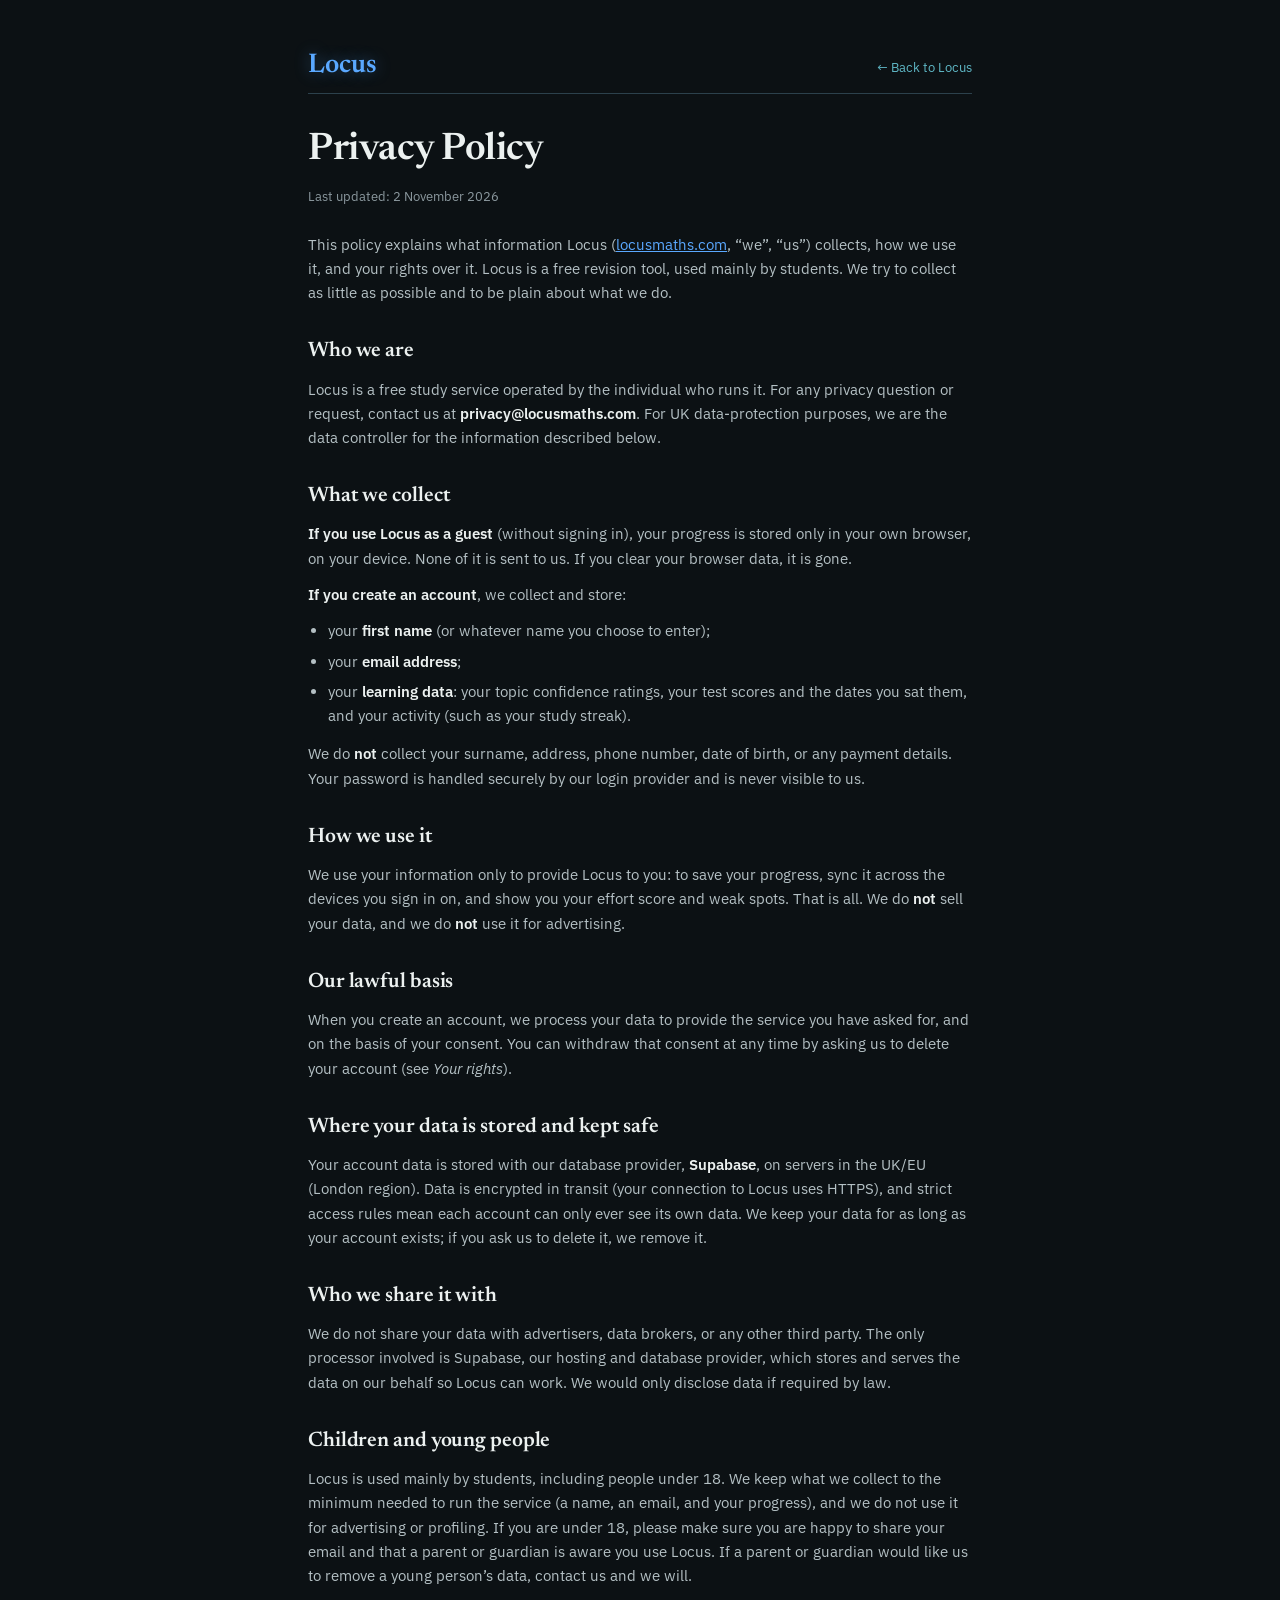
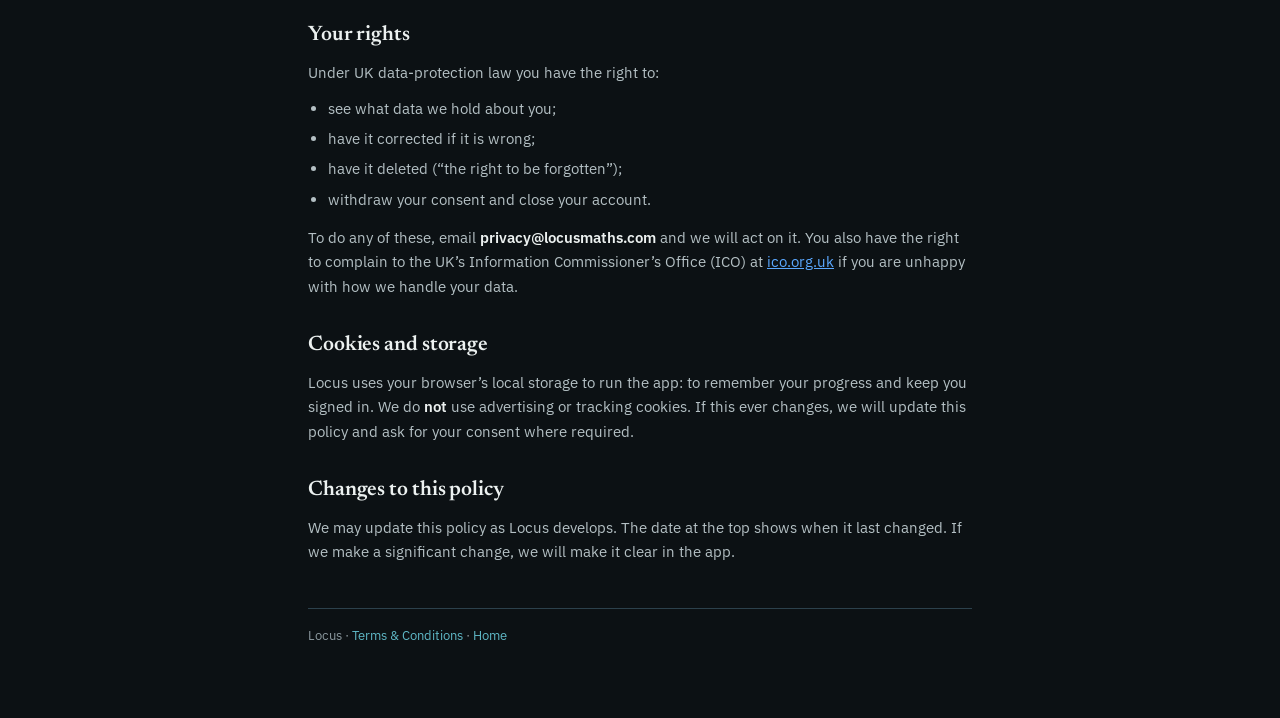
==== privacy.html @ 1aed5bf4 "Add privacy policy, terms & conditions, and site footer - privacy.html: UK-GDPR-appropriate, plain-E" ====
<!doctype html>
<html lang="en">
<head>
<meta charset="utf-8">
<meta name="viewport" content="width=device-width,initial-scale=1">
<title>Privacy Policy · Locus</title>
<meta name="description" content="How Locus handles your data.">
<link rel="icon" type="image/svg+xml" href="/favicon.svg">
<link rel="stylesheet" href="/legal.css">
</head>
<body>
<div class="wrap">
  <div class="top"><a class="mark" href="/">Locus</a><a class="back" href="/">&larr; Back to Locus</a></div>

  <h1>Privacy Policy</h1>
  <p class="updated">Last updated: 2 November 2026</p>

  <p>This policy explains what information Locus (<a href="https://locusmaths.com">locusmaths.com</a>, &ldquo;we&rdquo;, &ldquo;us&rdquo;) collects, how we use it, and your rights over it. Locus is a free revision tool, used mainly by students. We try to collect as little as possible and to be plain about what we do.</p>

  <h2>Who we are</h2>
  <p>Locus is a free study service operated by the individual who runs it. For any privacy question or request, contact us at <strong>privacy@locusmaths.com</strong>. For UK data-protection purposes, we are the data controller for the information described below.</p>

  <h2>What we collect</h2>
  <p><strong>If you use Locus as a guest</strong> (without signing in), your progress is stored only in your own browser, on your device. None of it is sent to us. If you clear your browser data, it is gone.</p>
  <p><strong>If you create an account</strong>, we collect and store:</p>
  <ul>
    <li>your <strong>first name</strong> (or whatever name you choose to enter);</li>
    <li>your <strong>email address</strong>;</li>
    <li>your <strong>learning data</strong>: your topic confidence ratings, your test scores and the dates you sat them, and your activity (such as your study streak).</li>
  </ul>
  <p>We do <strong>not</strong> collect your surname, address, phone number, date of birth, or any payment details. Your password is handled securely by our login provider and is never visible to us.</p>

  <h2>How we use it</h2>
  <p>We use your information only to provide Locus to you: to save your progress, sync it across the devices you sign in on, and show you your effort score and weak spots. That is all. We do <strong>not</strong> sell your data, and we do <strong>not</strong> use it for advertising.</p>

  <h2>Our lawful basis</h2>
  <p>When you create an account, we process your data to provide the service you have asked for, and on the basis of your consent. You can withdraw that consent at any time by asking us to delete your account (see <em>Your rights</em>).</p>

  <h2>Where your data is stored and kept safe</h2>
  <p>Your account data is stored with our database provider, <strong>Supabase</strong>, on servers in the UK/EU (London region). Data is encrypted in transit (your connection to Locus uses HTTPS), and strict access rules mean each account can only ever see its own data. We keep your data for as long as your account exists; if you ask us to delete it, we remove it.</p>

  <h2>Who we share it with</h2>
  <p>We do not share your data with advertisers, data brokers, or any other third party. The only processor involved is Supabase, our hosting and database provider, which stores and serves the data on our behalf so Locus can work. We would only disclose data if required by law.</p>

  <h2>Children and young people</h2>
  <p>Locus is used mainly by students, including people under 18. We keep what we collect to the minimum needed to run the service (a name, an email, and your progress), and we do not use it for advertising or profiling. If you are under 18, please make sure you are happy to share your email and that a parent or guardian is aware you use Locus. If a parent or guardian would like us to remove a young person&rsquo;s data, contact us and we will.</p>

  <h2>Your rights</h2>
  <p>Under UK data-protection law you have the right to:</p>
  <ul>
    <li>see what data we hold about you;</li>
    <li>have it corrected if it is wrong;</li>
    <li>have it deleted (&ldquo;the right to be forgotten&rdquo;);</li>
    <li>withdraw your consent and close your account.</li>
  </ul>
  <p>To do any of these, email <strong>privacy@locusmaths.com</strong> and we will act on it. You also have the right to complain to the UK&rsquo;s Information Commissioner&rsquo;s Office (ICO) at <a href="https://ico.org.uk">ico.org.uk</a> if you are unhappy with how we handle your data.</p>

  <h2>Cookies and storage</h2>
  <p>Locus uses your browser&rsquo;s local storage to run the app: to remember your progress and keep you signed in. We do <strong>not</strong> use advertising or tracking cookies. If this ever changes, we will update this policy and ask for your consent where required.</p>

  <h2>Changes to this policy</h2>
  <p>We may update this policy as Locus develops. The date at the top shows when it last changed. If we make a significant change, we will make it clear in the app.</p>

  <div class="pagefoot">Locus &middot; <a href="/terms.html">Terms &amp; Conditions</a> &middot; <a href="/">Home</a></div>
</div>
</body>
</html>
---- legal.css ----
@import url('https://fonts.googleapis.com/css2?family=Newsreader:opsz,wght@6..72,400;6..72,600;6..72,700&family=IBM+Plex+Sans:wght@400;500;600&display=swap');
:root{color-scheme:dark;--bg:#0C1114;--surface:#15212A;--ink:#ECF1F0;--ink-soft:#B4C0C4;--ink-faint:#8B989E;--line:#2C414C;--glow:#5AA8FF;--build:#5FB8C6;}
*{box-sizing:border-box;}
body{margin:0;background:var(--bg);color:var(--ink);font-family:'IBM Plex Sans',system-ui,-apple-system,sans-serif;line-height:1.62;-webkit-font-smoothing:antialiased;}
.wrap{max-width:720px;margin:0 auto;padding:clamp(24px,6vw,52px) clamp(18px,5vw,28px) 72px;}
.top{display:flex;align-items:baseline;justify-content:space-between;gap:12px;border-bottom:1px solid var(--line);padding-bottom:14px;}
.mark{font-family:'Newsreader',Georgia,serif;font-weight:600;font-size:27px;color:var(--glow);text-shadow:0 0 16px rgba(90,168,255,.4);text-decoration:none;line-height:1;}
.back{font-size:13px;color:var(--build);text-decoration:none;white-space:nowrap;}
.back:hover{text-decoration:underline;}
h1{font-family:'Newsreader',Georgia,serif;font-weight:600;font-size:clamp(28px,6vw,38px);margin:26px 0 4px;letter-spacing:-.01em;}
.updated{color:var(--ink-faint);font-size:13px;margin:0 0 26px;}
h2{font-family:'Newsreader',Georgia,serif;font-weight:600;font-size:21px;margin:30px 0 8px;letter-spacing:-.005em;}
p,li{color:var(--ink-soft);font-size:15px;}
p{margin:0 0 12px;}
ul{margin:0 0 14px;padding-left:20px;}
li{margin:6px 0;}
a{color:var(--glow);}
strong{color:var(--ink);font-weight:600;}
.note{background:var(--surface);border:1px solid var(--line);border-radius:12px;padding:14px 16px;font-size:13.5px;color:var(--ink-faint);margin:24px 0;line-height:1.55;}
.pagefoot{margin-top:44px;padding-top:16px;border-top:1px solid var(--line);font-size:13px;color:var(--ink-faint);}
.pagefoot a{color:var(--build);text-decoration:none;}
.pagefoot a:hover{text-decoration:underline;}
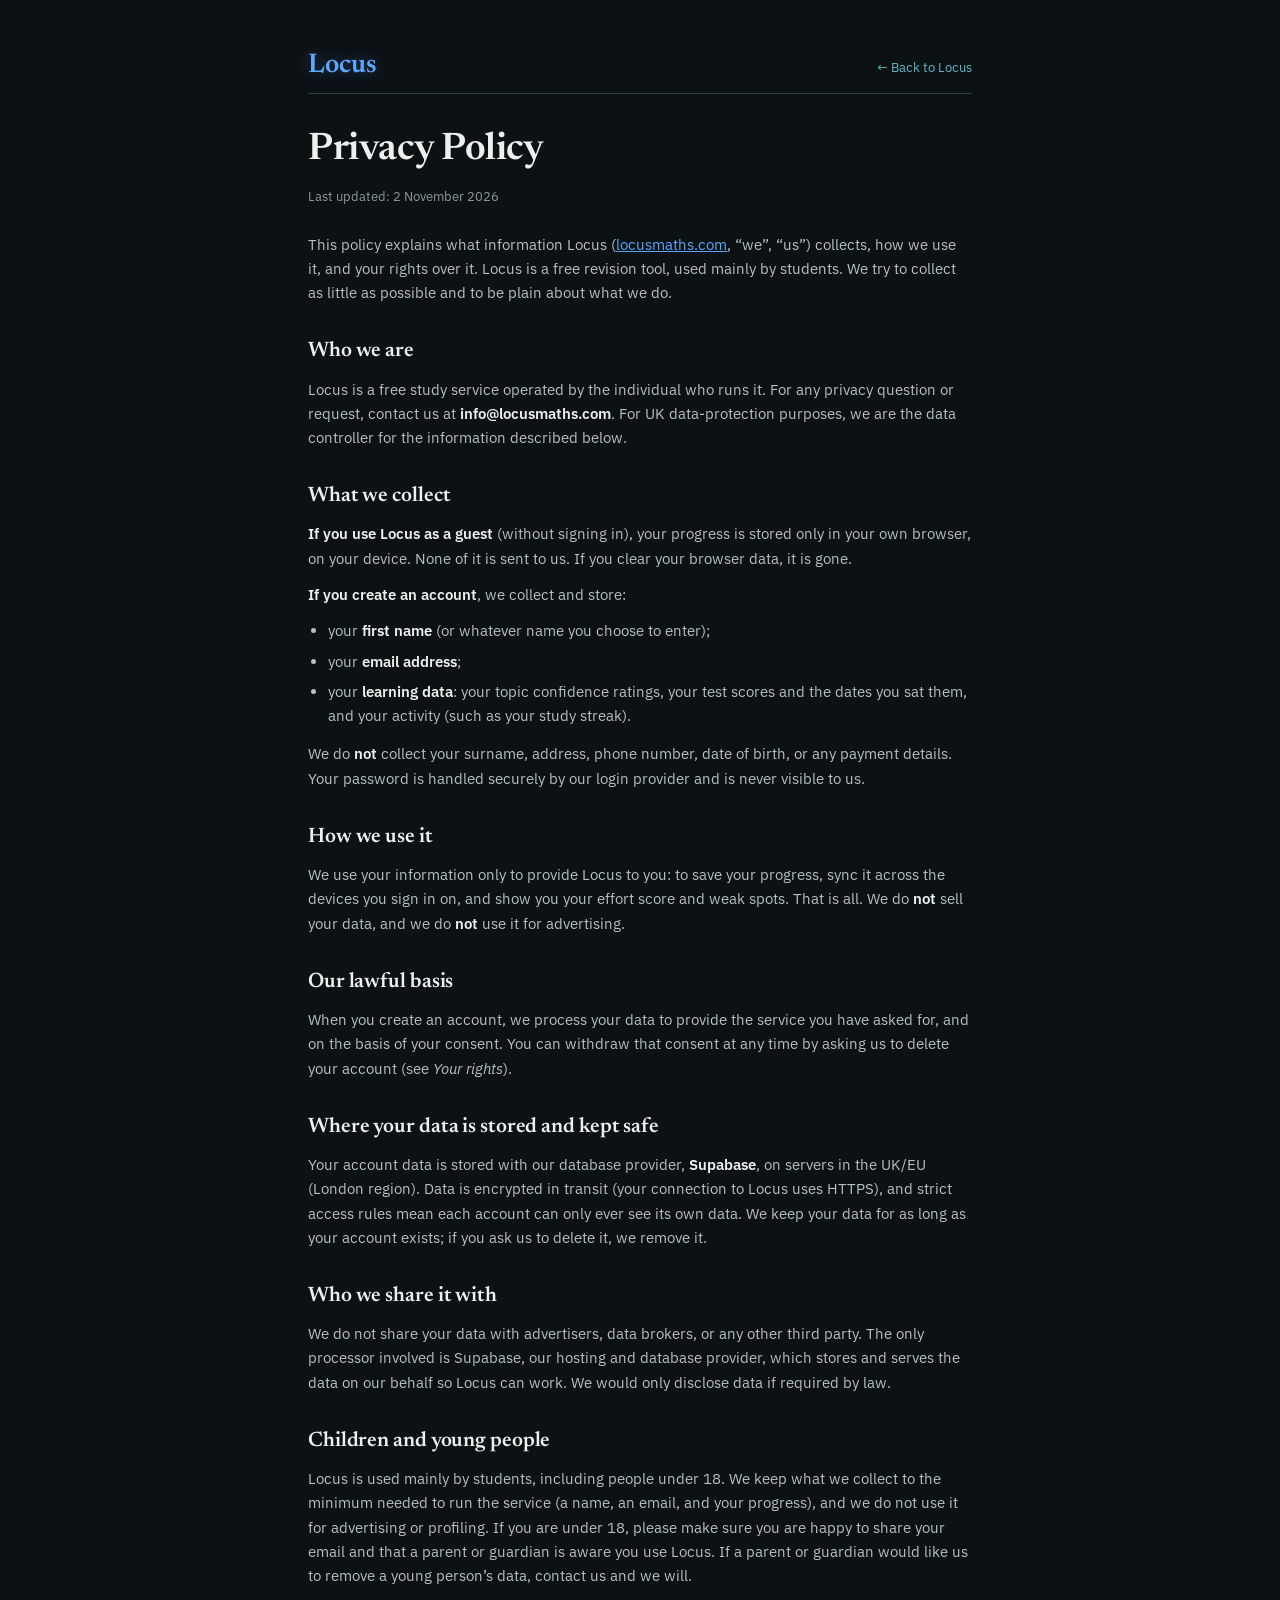
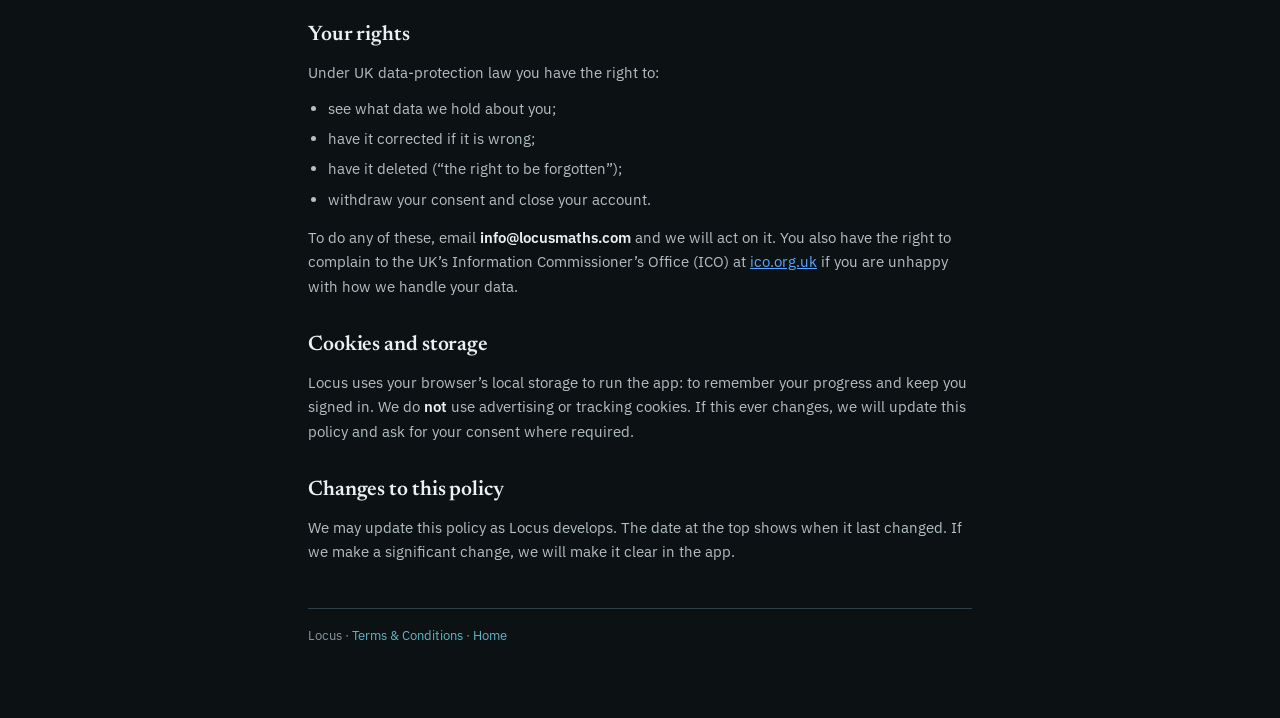
==== commit 50d6496e: "Use info@locusmaths.com as contact on legal pages Co-Authored-By: Claude <noreply@anthropic.com>" ====
--- a/privacy.html
+++ b/privacy.html
@@ -18,7 +18,7 @@
   <p>This policy explains what information Locus (<a href="https://locusmaths.com">locusmaths.com</a>, &ldquo;we&rdquo;, &ldquo;us&rdquo;) collects, how we use it, and your rights over it. Locus is a free revision tool, used mainly by students. We try to collect as little as possible and to be plain about what we do.</p>
 
   <h2>Who we are</h2>
-  <p>Locus is a free study service operated by the individual who runs it. For any privacy question or request, contact us at <strong>privacy@locusmaths.com</strong>. For UK data-protection purposes, we are the data controller for the information described below.</p>
+  <p>Locus is a free study service operated by the individual who runs it. For any privacy question or request, contact us at <strong>info@locusmaths.com</strong>. For UK data-protection purposes, we are the data controller for the information described below.</p>
 
   <h2>What we collect</h2>
   <p><strong>If you use Locus as a guest</strong> (without signing in), your progress is stored only in your own browser, on your device. None of it is sent to us. If you clear your browser data, it is gone.</p>
@@ -53,7 +53,7 @@
     <li>have it deleted (&ldquo;the right to be forgotten&rdquo;);</li>
     <li>withdraw your consent and close your account.</li>
   </ul>
-  <p>To do any of these, email <strong>privacy@locusmaths.com</strong> and we will act on it. You also have the right to complain to the UK&rsquo;s Information Commissioner&rsquo;s Office (ICO) at <a href="https://ico.org.uk">ico.org.uk</a> if you are unhappy with how we handle your data.</p>
+  <p>To do any of these, email <strong>info@locusmaths.com</strong> and we will act on it. You also have the right to complain to the UK&rsquo;s Information Commissioner&rsquo;s Office (ICO) at <a href="https://ico.org.uk">ico.org.uk</a> if you are unhappy with how we handle your data.</p>
 
   <h2>Cookies and storage</h2>
   <p>Locus uses your browser&rsquo;s local storage to run the app: to remember your progress and keep you signed in. We do <strong>not</strong> use advertising or tracking cookies. If this ever changes, we will update this policy and ask for your consent where required.</p>
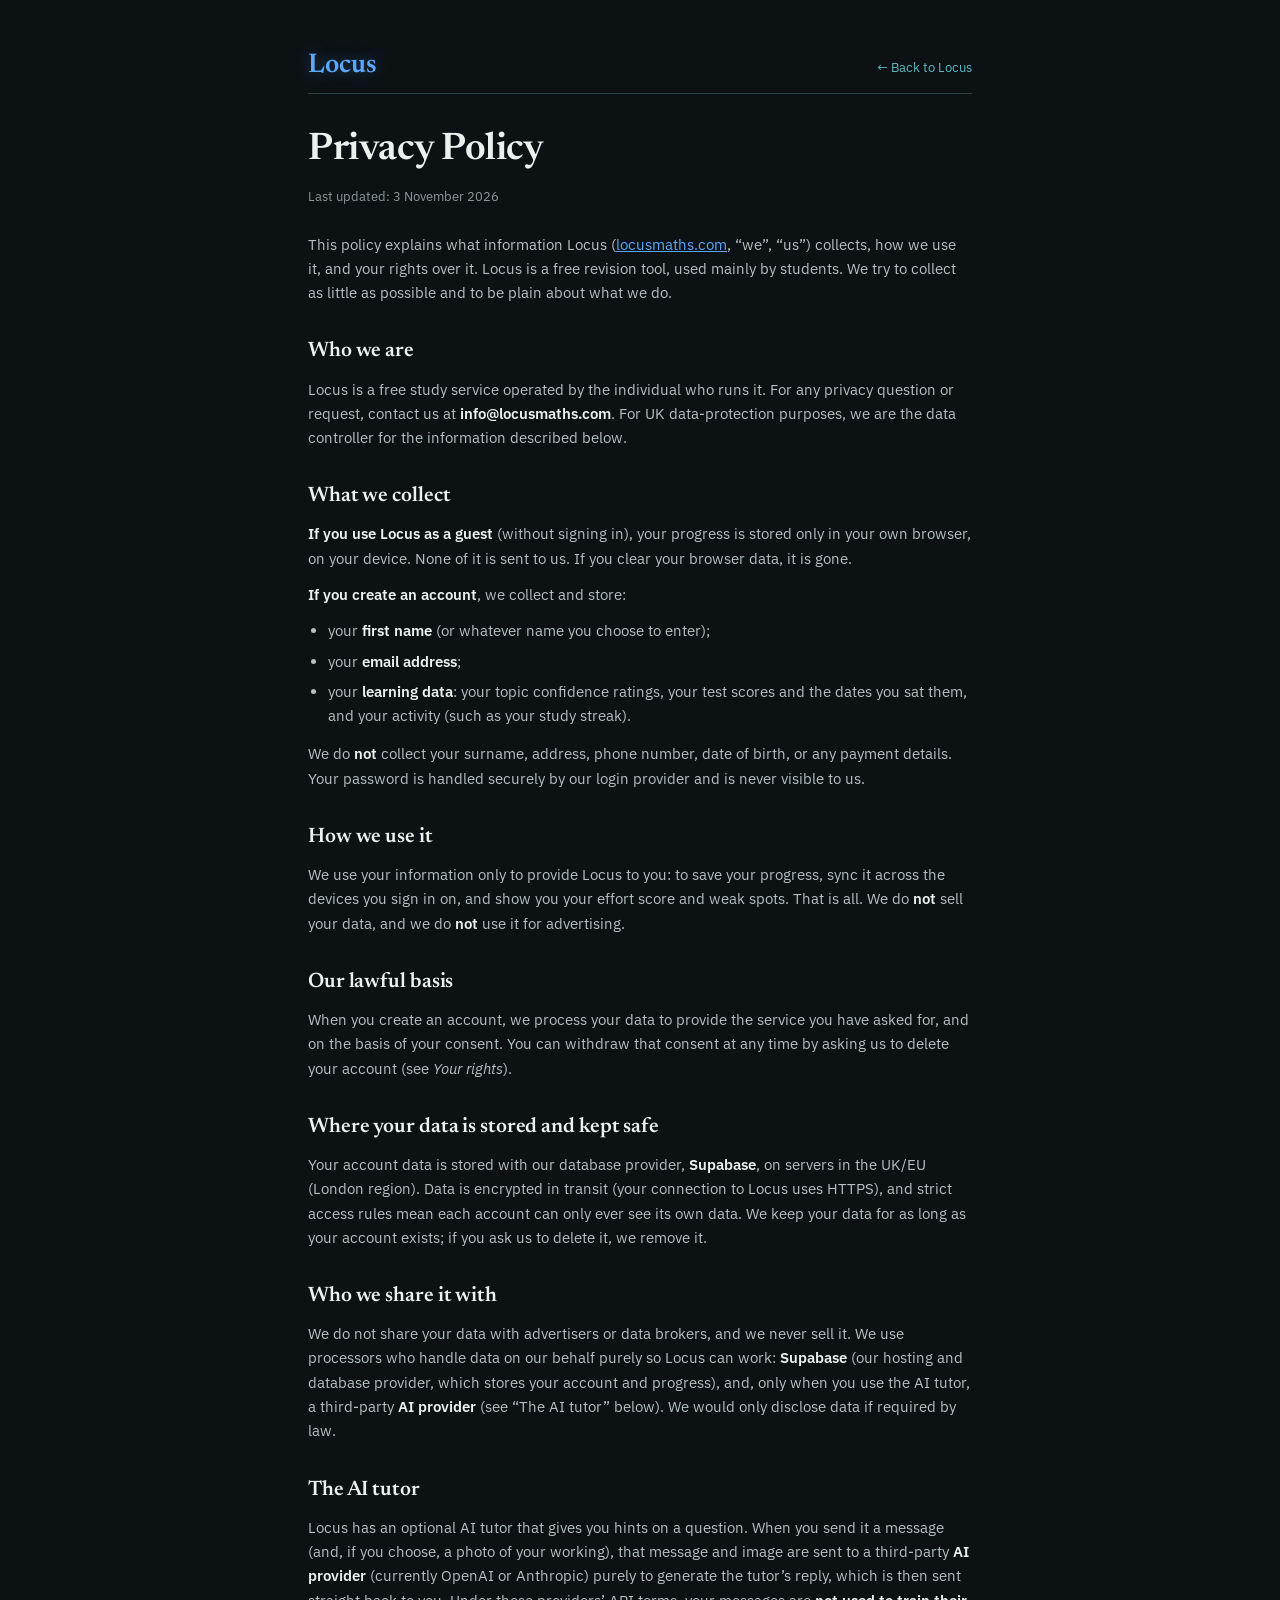
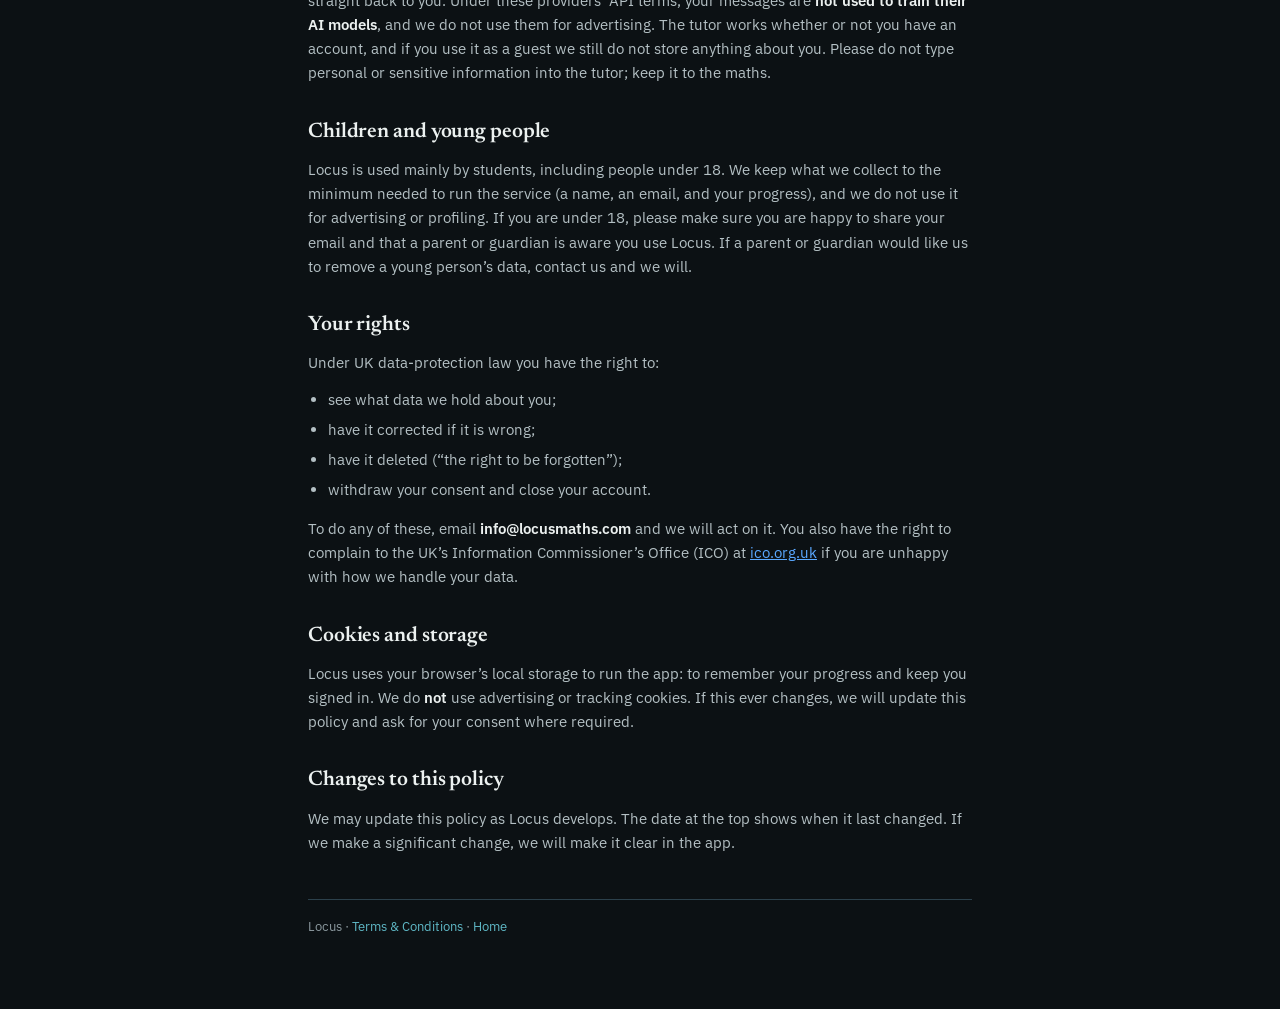
==== commit 6ad07c28: "Add AI tutor backend: /api/tutor Cloudflare Worker proxy - New Worker (src/index.js) proxies the tut" ====
--- a/privacy.html
+++ b/privacy.html
@@ -13,7 +13,7 @@
   <div class="top"><a class="mark" href="/">Locus</a><a class="back" href="/">&larr; Back to Locus</a></div>
 
   <h1>Privacy Policy</h1>
-  <p class="updated">Last updated: 2 November 2026</p>
+  <p class="updated">Last updated: 3 November 2026</p>
 
   <p>This policy explains what information Locus (<a href="https://locusmaths.com">locusmaths.com</a>, &ldquo;we&rdquo;, &ldquo;us&rdquo;) collects, how we use it, and your rights over it. Locus is a free revision tool, used mainly by students. We try to collect as little as possible and to be plain about what we do.</p>
 
@@ -40,7 +40,10 @@
   <p>Your account data is stored with our database provider, <strong>Supabase</strong>, on servers in the UK/EU (London region). Data is encrypted in transit (your connection to Locus uses HTTPS), and strict access rules mean each account can only ever see its own data. We keep your data for as long as your account exists; if you ask us to delete it, we remove it.</p>
 
   <h2>Who we share it with</h2>
-  <p>We do not share your data with advertisers, data brokers, or any other third party. The only processor involved is Supabase, our hosting and database provider, which stores and serves the data on our behalf so Locus can work. We would only disclose data if required by law.</p>
+  <p>We do not share your data with advertisers or data brokers, and we never sell it. We use processors who handle data on our behalf purely so Locus can work: <strong>Supabase</strong> (our hosting and database provider, which stores your account and progress), and, only when you use the AI tutor, a third-party <strong>AI provider</strong> (see &ldquo;The AI tutor&rdquo; below). We would only disclose data if required by law.</p>
+
+  <h2>The AI tutor</h2>
+  <p>Locus has an optional AI tutor that gives you hints on a question. When you send it a message (and, if you choose, a photo of your working), that message and image are sent to a third-party <strong>AI provider</strong> (currently OpenAI or Anthropic) purely to generate the tutor&rsquo;s reply, which is then sent straight back to you. Under these providers&rsquo; API terms, your messages are <strong>not used to train their AI models</strong>, and we do not use them for advertising. The tutor works whether or not you have an account, and if you use it as a guest we still do not store anything about you. Please do not type personal or sensitive information into the tutor; keep it to the maths.</p>
 
   <h2>Children and young people</h2>
   <p>Locus is used mainly by students, including people under 18. We keep what we collect to the minimum needed to run the service (a name, an email, and your progress), and we do not use it for advertising or profiling. If you are under 18, please make sure you are happy to share your email and that a parent or guardian is aware you use Locus. If a parent or guardian would like us to remove a young person&rsquo;s data, contact us and we will.</p>
